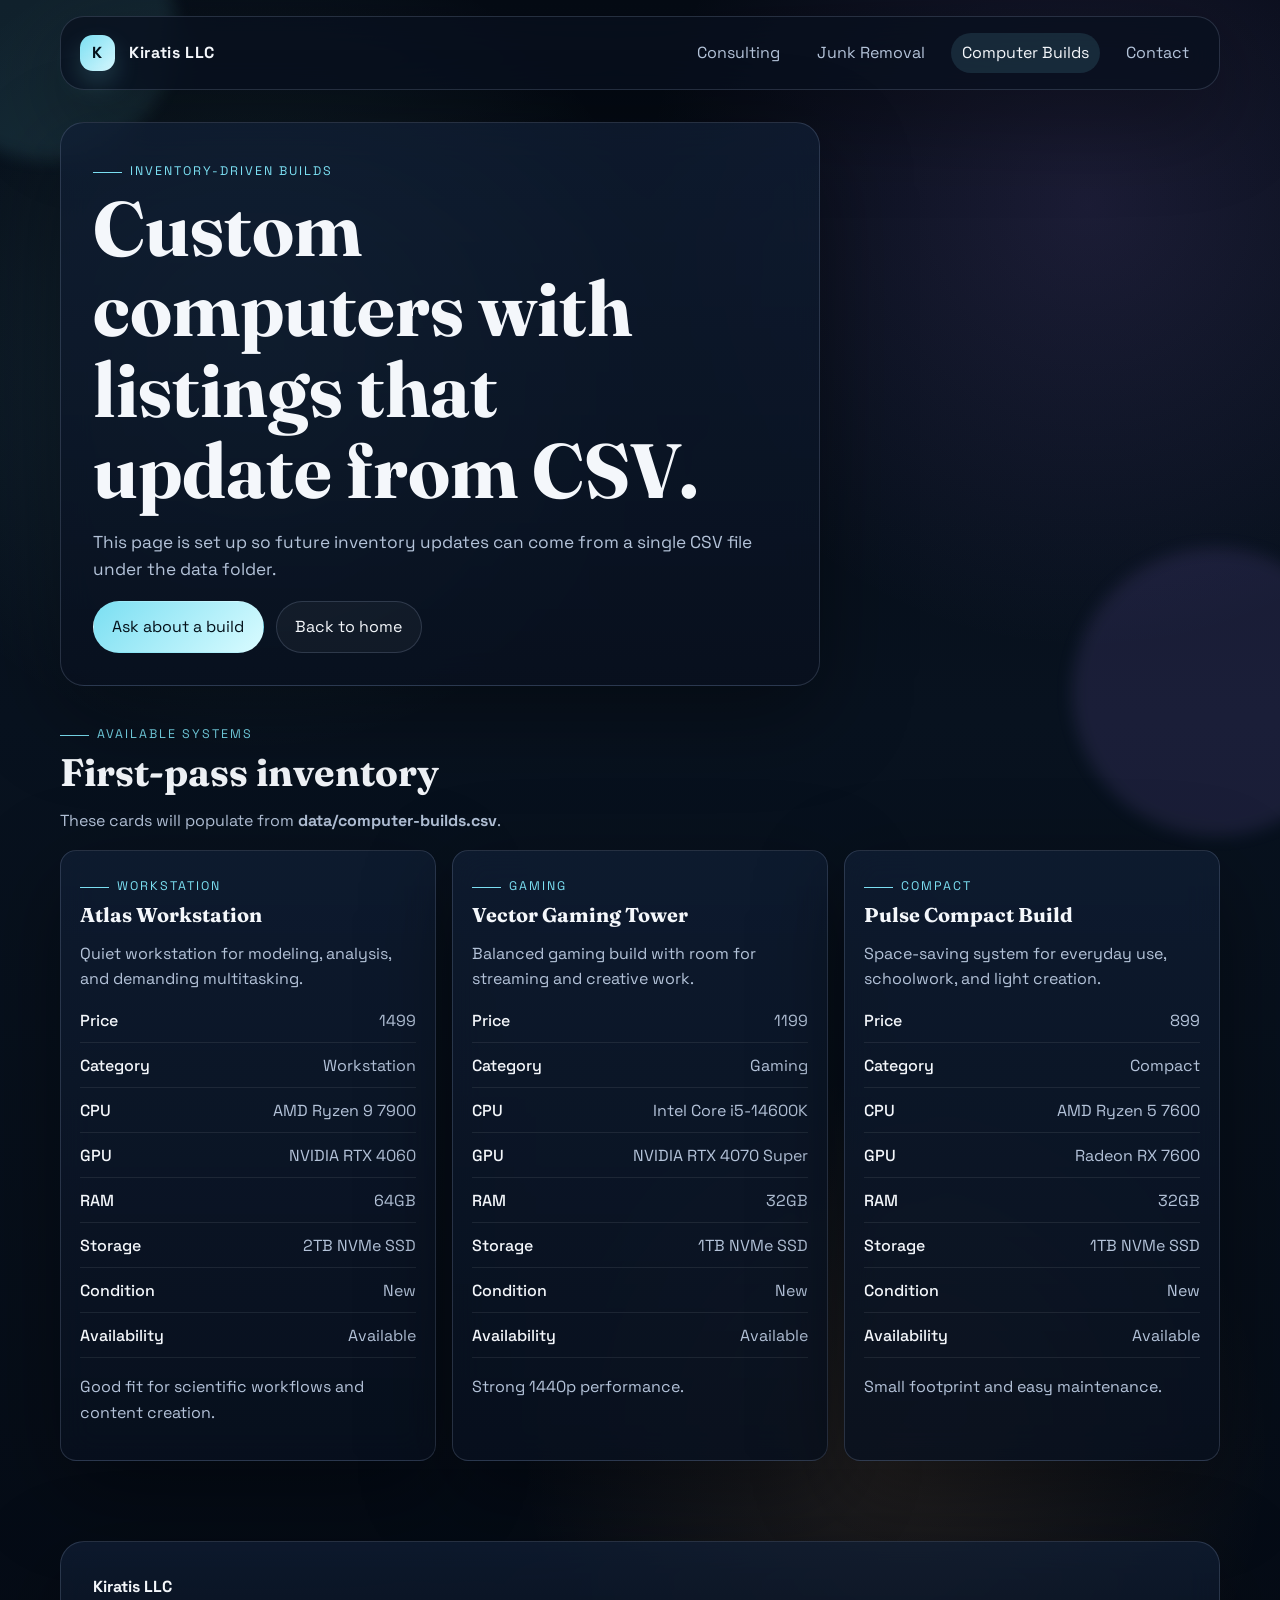
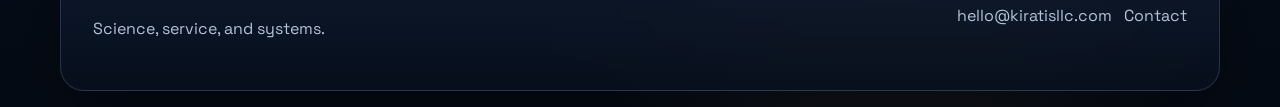
==== computer-builds.html @ 8391b1db "Add first-pass site scaffold" ====
<!doctype html>
<html lang="en">
<head>
  <meta charset="utf-8">
  <meta name="viewport" content="width=device-width, initial-scale=1">
  <meta name="description" content="Custom computer builds with inventory updated from CSV.">
  <title>Computer Builds | Kiratis LLC</title>
  <link rel="stylesheet" href="styles.css">
  <script src="script.js" defer></script>
</head>
<body data-page="computer-builds">
  <div class="page-sheen page-sheen-one" aria-hidden="true"></div>
  <div class="page-sheen page-sheen-two" aria-hidden="true"></div>

  <header class="site-header">
    <a class="brand" href="index.html">
      <span class="brand-mark">K</span>
      <span data-site-brand>Kiratis LLC</span>
    </a>
    <nav class="site-nav" aria-label="Primary">
      <a href="consulting.html">Consulting</a>
      <a href="junk-removal.html">Junk Removal</a>
      <a href="computer-builds.html" aria-current="page">Computer Builds</a>
      <a href="contact.html">Contact</a>
    </nav>
  </header>

  <main>
    <section class="hero page-hero">
      <span class="eyebrow">Inventory-driven builds</span>
      <h1>Custom computers with listings that update from CSV.</h1>
      <p class="lede">This page is set up so future inventory updates can come from a single CSV file under the data folder.</p>
      <div class="button-row">
        <a class="button button-primary" href="contact.html">Ask about a build</a>
        <a class="button button-secondary" href="index.html">Back to home</a>
      </div>
    </section>

    <section class="section">
      <div class="section-heading">
        <span class="eyebrow">Available systems</span>
        <h2>First-pass inventory</h2>
        <p>These cards will populate from <strong>data/computer-builds.csv</strong>.</p>
      </div>
      <div class="build-grid" data-builds>
        <article class="build-card glass-card">
          <h3>Loading builds...</h3>
          <p>The inventory will render once the CSV is available.</p>
        </article>
      </div>
    </section>
  </main>

  <footer class="site-footer glass-card">
    <div>
      <strong data-site-brand>Kiratis LLC</strong>
      <p data-site-tagline>Science, service, and systems.</p>
    </div>
    <div class="footer-links">
      <a href="mailto:hello@kiratisllc.com" data-contact-email>Email</a>
      <a href="contact.html">Contact</a>
    </div>
  </footer>
</body>
</html>
---- styles.css ----
@import url('https://fonts.googleapis.com/css2?family=Fraunces:opsz,wght@9..144,500;9..144,600;9..144,700&family=Space+Grotesk:wght@400;500;700&display=swap');

:root {
  color-scheme: dark;
  --bg: #07111f;
  --bg-alt: #0e1a2f;
  --panel: rgba(10, 20, 35, 0.72);
  --panel-strong: rgba(12, 25, 43, 0.9);
  --text: #f4f7fb;
  --muted: #b4c3d9;
  --line: rgba(196, 215, 255, 0.16);
  --accent: #7bdff2;
  --accent-2: #9f7aea;
  --accent-3: #f7b267;
  --shadow: 0 28px 90px rgba(0, 0, 0, 0.38);
  --radius: 24px;
  --radius-sm: 16px;
  --max: 1160px;
}

* {
  box-sizing: border-box;
}

html {
  scroll-behavior: smooth;
}

body {
  margin: 0;
  min-height: 100vh;
  background:
    radial-gradient(circle at 20% 20%, rgba(123, 223, 242, 0.14), transparent 24%),
    radial-gradient(circle at 85% 12%, rgba(159, 122, 234, 0.14), transparent 24%),
    radial-gradient(circle at 70% 85%, rgba(247, 178, 103, 0.12), transparent 22%),
    linear-gradient(180deg, #050b15 0%, #08121f 42%, #050b15 100%);
  color: var(--text);
  font-family: 'Space Grotesk', sans-serif;
  line-height: 1.6;
  overflow-x: hidden;
}

body::before,
body::after,
.page-sheen {
  content: "";
  position: fixed;
  inset: auto;
  border-radius: 999px;
  filter: blur(8px);
  pointer-events: none;
  z-index: 0;
}

.page-sheen-one {
  top: -6rem;
  left: -5rem;
  width: 16rem;
  height: 16rem;
  background: rgba(123, 223, 242, 0.11);
}

.page-sheen-two {
  right: -5rem;
  bottom: 4rem;
  width: 18rem;
  height: 18rem;
  background: rgba(159, 122, 234, 0.12);
}

a {
  color: inherit;
  text-decoration: none;
}

img {
  max-width: 100%;
  display: block;
}

main,
header,
footer {
  position: relative;
  z-index: 1;
}

main {
  width: min(var(--max), calc(100% - 2rem));
  margin: 0 auto;
  padding: 2rem 0 4rem;
}

.site-header,
.site-footer {
  width: min(var(--max), calc(100% - 2rem));
  margin: 1rem auto 0;
}

.site-header {
  display: flex;
  align-items: center;
  justify-content: space-between;
  gap: 1rem;
  padding: 1rem 1.2rem;
  border: 1px solid var(--line);
  border-radius: var(--radius);
  background: rgba(8, 16, 30, 0.78);
  backdrop-filter: blur(18px);
  box-shadow: var(--shadow);
}

.brand {
  display: inline-flex;
  align-items: center;
  gap: 0.85rem;
  font-weight: 700;
  letter-spacing: 0.04em;
}

.brand-mark {
  width: 2.2rem;
  height: 2.2rem;
  display: grid;
  place-items: center;
  border-radius: 0.8rem;
  color: #04111b;
  background: linear-gradient(135deg, var(--accent), #d7f8ff);
  box-shadow: 0 12px 26px rgba(123, 223, 242, 0.2);
}

.site-nav {
  display: flex;
  flex-wrap: wrap;
  gap: 0.5rem 0.9rem;
  color: var(--muted);
}

.site-nav a {
  padding: 0.45rem 0.7rem;
  border-radius: 999px;
  transition: background 0.2s ease, color 0.2s ease;
}

.site-nav a:hover,
.site-nav a[aria-current="page"] {
  color: var(--text);
  background: rgba(123, 223, 242, 0.12);
}

.hero {
  padding: 3rem 0 1rem;
}

.hero-split {
  display: grid;
  grid-template-columns: 1.2fr 0.9fr;
  gap: 1.2rem;
  align-items: stretch;
}

.hero-copy,
.page-hero,
.content-block,
.hero-panel,
.service-card,
.detail-card,
.stat-card,
.build-card,
.site-footer {
  border: 1px solid var(--line);
}

.hero-copy,
.page-hero,
.content-block,
.hero-panel,
.service-card,
.detail-card,
.stat-card,
.build-card,
.site-footer,
.glass-card {
  background: linear-gradient(180deg, rgba(16, 30, 52, 0.75), rgba(8, 16, 30, 0.85));
  backdrop-filter: blur(16px);
  box-shadow: var(--shadow);
}

.hero-copy,
.page-hero,
.content-block,
.hero-panel,
.site-footer {
  border-radius: var(--radius);
  padding: clamp(1.25rem, 2.5vw, 2rem);
}

.page-hero {
  max-width: 760px;
}

.hero h1,
.page-hero h1,
.section-heading h2,
.content-block h2,
.detail-card h3,
.service-card h3,
.build-card h3,
.hero-panel h2 {
  font-family: 'Fraunces', serif;
  line-height: 1.05;
  margin: 0.4rem 0 0.75rem;
}

h1 {
  font-size: clamp(2.8rem, 6vw, 5.2rem);
  max-width: 12ch;
}

h2 {
  font-size: clamp(1.8rem, 3vw, 2.6rem);
}

h3 {
  font-size: 1.25rem;
}

.lede {
  font-size: 1.08rem;
  color: var(--muted);
  max-width: 62ch;
}

.eyebrow {
  display: inline-flex;
  align-items: center;
  gap: 0.5rem;
  text-transform: uppercase;
  letter-spacing: 0.16em;
  font-size: 0.78rem;
  color: var(--accent);
}

.eyebrow::before {
  content: "";
  width: 1.8rem;
  height: 1px;
  background: currentColor;
}

.button-row,
.inline-links,
.tag-row,
.footer-links {
  display: flex;
  flex-wrap: wrap;
  gap: 0.75rem;
}

.button {
  display: inline-flex;
  align-items: center;
  justify-content: center;
  gap: 0.45rem;
  min-height: 2.9rem;
  padding: 0.75rem 1.15rem;
  border-radius: 999px;
  border: 1px solid var(--line);
  transition: transform 0.2s ease, border-color 0.2s ease, background 0.2s ease;
}

.button:hover,
.button:focus-visible {
  transform: translateY(-1px);
}

.button-primary {
  background: linear-gradient(135deg, var(--accent), #d9fbff);
  color: #031019;
  border-color: transparent;
}

.button-secondary {
  background: rgba(255, 255, 255, 0.04);
}

.inline-links a {
  color: var(--muted);
  border-bottom: 1px solid rgba(180, 195, 217, 0.35);
}

.section {
  margin-top: 2rem;
}

.section-heading {
  max-width: 720px;
  margin-bottom: 1rem;
}

.section-heading p,
.content-block p,
.hero-panel p,
.service-card p,
.detail-card p,
.build-card p,
.site-footer p,
.stat-card span {
  color: var(--muted);
}

.service-grid,
.detail-grid,
.stats-grid,
.build-grid,
.section-two-column {
  display: grid;
  gap: 1rem;
}

.service-grid {
  grid-template-columns: repeat(3, minmax(0, 1fr));
}

.service-card,
.detail-card,
.build-card,
.stat-card {
  border-radius: var(--radius-sm);
  padding: 1.2rem;
}

.service-card {
  min-height: 220px;
  display: flex;
  flex-direction: column;
  justify-content: space-between;
}

.service-card .card-link,
.build-card .card-link {
  color: var(--accent);
}

.section-two-column {
  grid-template-columns: repeat(2, minmax(0, 1fr));
}

.clean-list,
.contact-list {
  margin: 1rem 0 0;
  padding-left: 1.1rem;
}

.clean-list li,
.contact-list li {
  margin-bottom: 0.75rem;
}

.tag {
  display: inline-flex;
  align-items: center;
  gap: 0.4rem;
  padding: 0.45rem 0.8rem;
  border-radius: 999px;
  background: rgba(255, 255, 255, 0.05);
  color: var(--text);
  border: 1px solid rgba(255, 255, 255, 0.08);
}

.hero-panel {
  display: grid;
  gap: 1rem;
}

.panel-stack {
  display: grid;
  gap: 0.85rem;
}

.panel-stack article {
  padding: 0.95rem 1rem;
  border-radius: 18px;
  background: rgba(255, 255, 255, 0.03);
  border: 1px solid rgba(255, 255, 255, 0.06);
}

.stats-grid {
  grid-template-columns: repeat(3, minmax(0, 1fr));
}

.stat-card {
  display: grid;
  gap: 0.35rem;
  align-content: start;
  min-height: 150px;
}

.stat-card strong {
  font-size: 2rem;
  color: var(--accent);
}

.build-grid {
  grid-template-columns: repeat(3, minmax(0, 1fr));
}

.build-meta,
.build-specs {
  display: grid;
  gap: 0.6rem;
  margin-top: 1rem;
}

.spec-line {
  display: flex;
  justify-content: space-between;
  gap: 1rem;
  padding-bottom: 0.55rem;
  border-bottom: 1px solid rgba(255, 255, 255, 0.08);
  color: var(--muted);
}

.spec-line strong {
  color: var(--text);
  font-weight: 500;
}

.site-footer {
  display: flex;
  align-items: center;
  justify-content: space-between;
  gap: 1rem;
  margin-bottom: 1rem;
}

.footer-links a {
  color: var(--muted);
}

.footer-links a:hover {
  color: var(--text);
}

@media (max-width: 920px) {
  .hero-split,
  .section-two-column,
  .service-grid,
  .stats-grid,
  .build-grid {
    grid-template-columns: 1fr;
  }

  .site-header,
  .site-footer {
    flex-direction: column;
    align-items: flex-start;
  }

  h1 {
    max-width: 14ch;
  }
}

@media (max-width: 640px) {
  main,
  .site-header,
  .site-footer {
    width: min(calc(100% - 1rem), var(--max));
  }

  .site-header {
    padding: 0.9rem;
  }

  .hero,
  .page-hero {
    padding-top: 2rem;
  }

  h1 {
    font-size: clamp(2.2rem, 12vw, 3.4rem);
  }
}
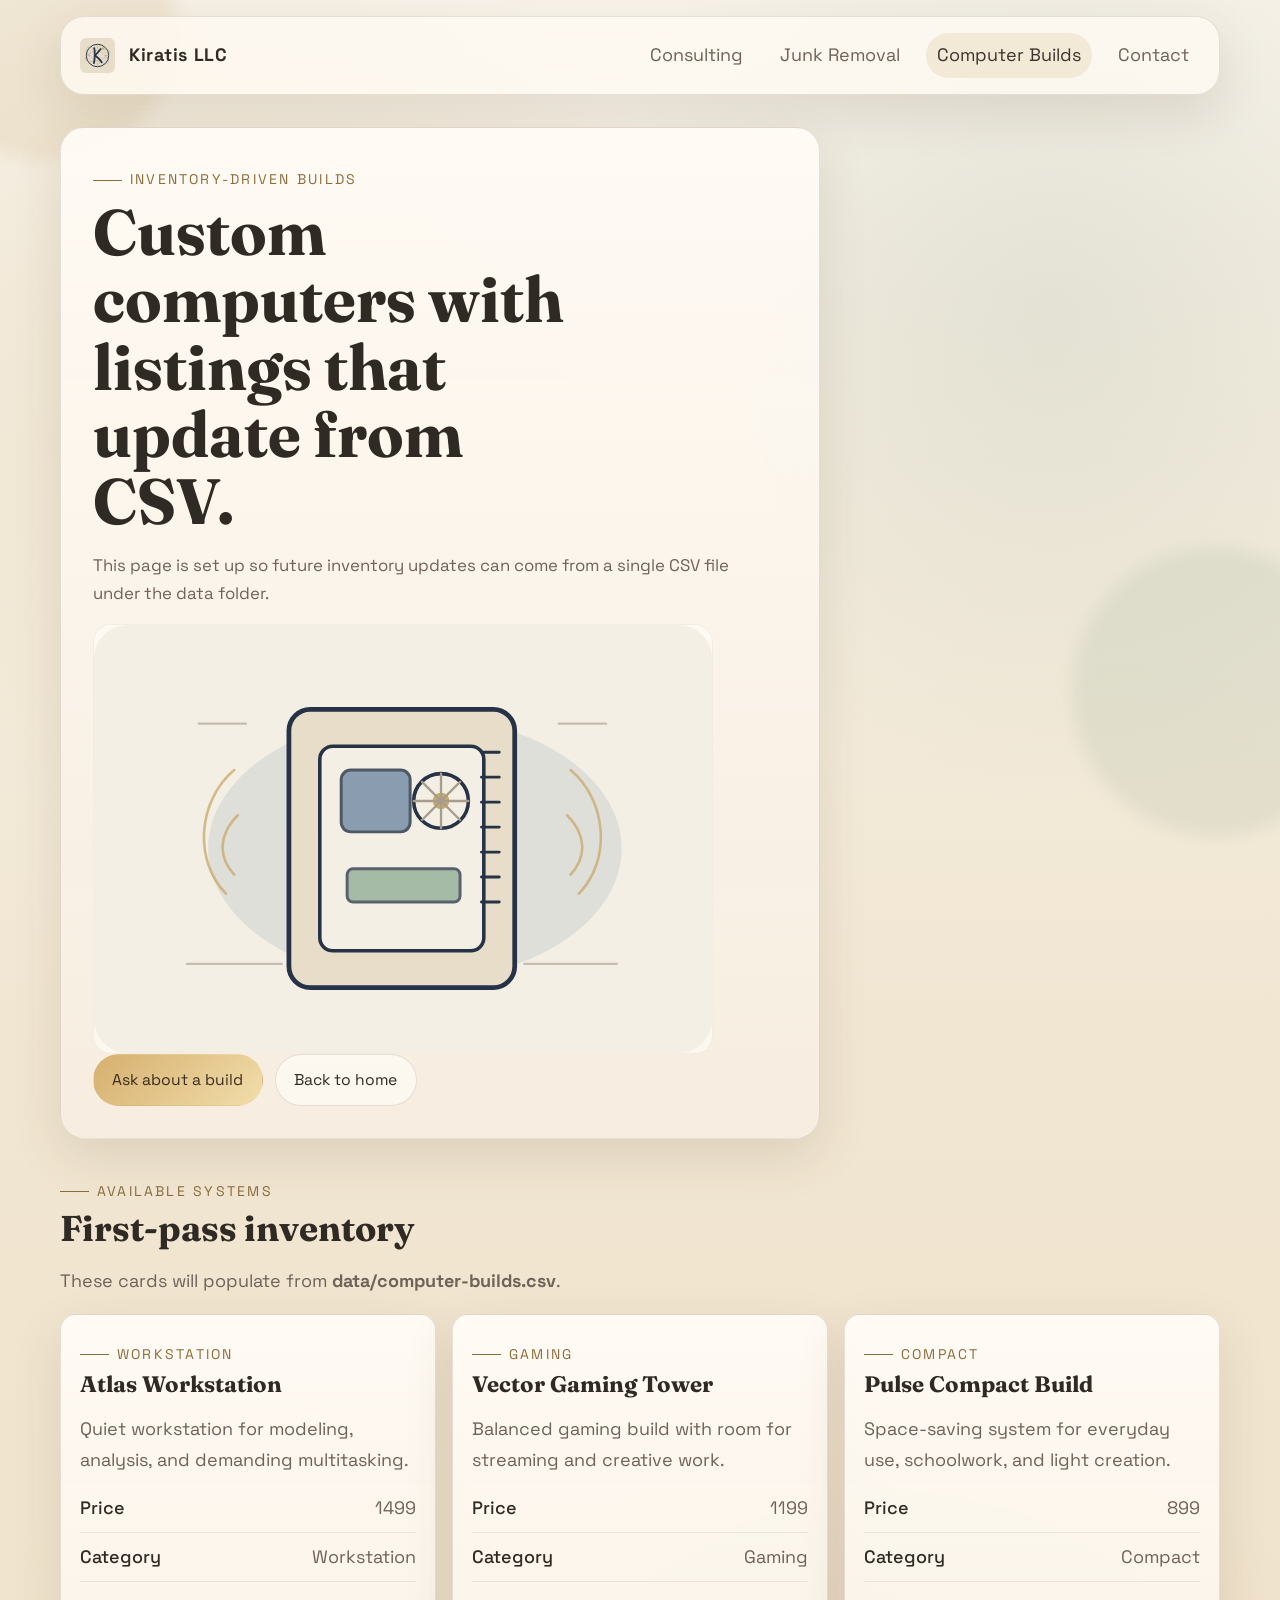
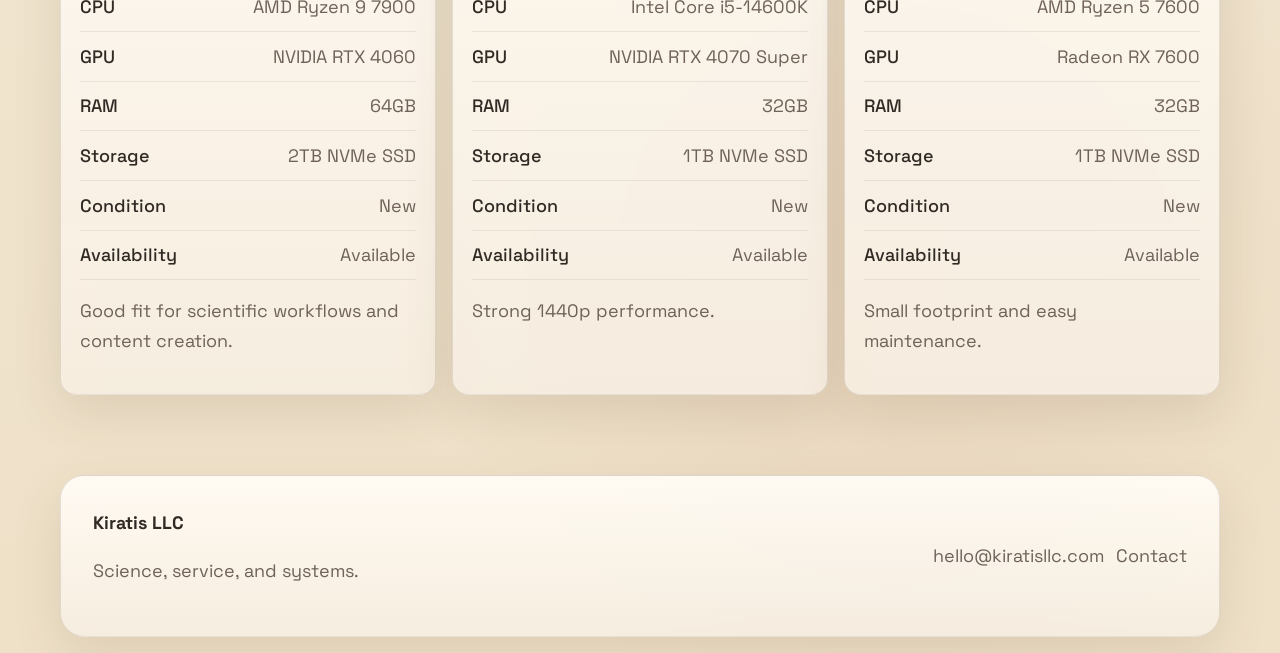
==== commit 36d85a90: "Refine warm visual system" ====
--- a/computer-builds.html
+++ b/computer-builds.html
@@ -14,7 +14,7 @@
 
   <header class="site-header">
     <a class="brand" href="index.html">
-      <span class="brand-mark">K</span>
+      <img src="assets/logos/logo-mark.svg" alt="Kiratis LLC mark">
       <span data-site-brand>Kiratis LLC</span>
     </a>
     <nav class="site-nav" aria-label="Primary">
@@ -30,6 +30,7 @@
       <span class="eyebrow">Inventory-driven builds</span>
       <h1>Custom computers with listings that update from CSV.</h1>
       <p class="lede">This page is set up so future inventory updates can come from a single CSV file under the data folder.</p>
+      <img class="hero-inline-art" src="assets/illustrations/sections/section-computer-builds.svg" alt="Computer builds section illustration">
       <div class="button-row">
         <a class="button button-primary" href="contact.html">Ask about a build</a>
         <a class="button button-secondary" href="index.html">Back to home</a>
--- a/styles.css
+++ b/styles.css
@@ -1,18 +1,18 @@
 @import url('https://fonts.googleapis.com/css2?family=Fraunces:opsz,wght@9..144,500;9..144,600;9..144,700&family=Space+Grotesk:wght@400;500;700&display=swap');
 
 :root {
-  color-scheme: dark;
-  --bg: #07111f;
-  --bg-alt: #0e1a2f;
-  --panel: rgba(10, 20, 35, 0.72);
-  --panel-strong: rgba(12, 25, 43, 0.9);
-  --text: #f4f7fb;
-  --muted: #b4c3d9;
-  --line: rgba(196, 215, 255, 0.16);
-  --accent: #7bdff2;
-  --accent-2: #9f7aea;
-  --accent-3: #f7b267;
-  --shadow: 0 28px 90px rgba(0, 0, 0, 0.38);
+  color-scheme: light;
+  --bg: #f3ecdf;
+  --bg-alt: #ebe0cb;
+  --panel: rgba(255, 250, 243, 0.9);
+  --panel-strong: rgba(250, 241, 227, 0.98);
+  --text: #2f2a24;
+  --muted: #6f6258;
+  --line: rgba(87, 68, 52, 0.14);
+  --accent: #8da58e;
+  --accent-2: #c58c6d;
+  --accent-3: #c9a86a;
+  --shadow: 0 18px 50px rgba(84, 58, 32, 0.12);
   --radius: 24px;
   --radius-sm: 16px;
   --max: 1160px;
@@ -29,14 +29,15 @@
 body {
   margin: 0;
   min-height: 100vh;
+  font-size: clamp(16px, 0.8vw + 12px, 18px);
+  line-height: 1.68;
   background:
-    radial-gradient(circle at 20% 20%, rgba(123, 223, 242, 0.14), transparent 24%),
-    radial-gradient(circle at 85% 12%, rgba(159, 122, 234, 0.14), transparent 24%),
-    radial-gradient(circle at 70% 85%, rgba(247, 178, 103, 0.12), transparent 22%),
-    linear-gradient(180deg, #050b15 0%, #08121f 42%, #050b15 100%);
+    radial-gradient(circle at 18% 16%, rgba(200, 168, 106, 0.16), transparent 22%),
+    radial-gradient(circle at 82% 14%, rgba(141, 165, 142, 0.18), transparent 22%),
+    radial-gradient(circle at 70% 82%, rgba(196, 140, 109, 0.14), transparent 24%),
+    linear-gradient(180deg, #f8f3ea 0%, #f1e6d2 46%, #efe1c8 100%);
   color: var(--text);
   font-family: 'Space Grotesk', sans-serif;
-  line-height: 1.6;
   overflow-x: hidden;
 }
 
@@ -57,7 +58,7 @@
   left: -5rem;
   width: 16rem;
   height: 16rem;
-  background: rgba(123, 223, 242, 0.11);
+  background: rgba(201, 168, 106, 0.16);
 }
 
 .page-sheen-two {
@@ -65,7 +66,7 @@
   bottom: 4rem;
   width: 18rem;
   height: 18rem;
-  background: rgba(159, 122, 234, 0.12);
+  background: rgba(141, 165, 142, 0.16);
 }
 
 a {
@@ -105,7 +106,7 @@
   padding: 1rem 1.2rem;
   border: 1px solid var(--line);
   border-radius: var(--radius);
-  background: rgba(8, 16, 30, 0.78);
+  background: rgba(255, 250, 243, 0.78);
   backdrop-filter: blur(18px);
   box-shadow: var(--shadow);
 }
@@ -124,9 +125,9 @@
   display: grid;
   place-items: center;
   border-radius: 0.8rem;
-  color: #04111b;
-  background: linear-gradient(135deg, var(--accent), #d7f8ff);
-  box-shadow: 0 12px 26px rgba(123, 223, 242, 0.2);
+  color: #46392b;
+  background: linear-gradient(135deg, #ead8b5, #f8f1e2);
+  box-shadow: 0 10px 22px rgba(124, 92, 51, 0.14);
 }
 
 .site-nav {
@@ -144,8 +145,8 @@
 
 .site-nav a:hover,
 .site-nav a[aria-current="page"] {
-  color: var(--text);
-  background: rgba(123, 223, 242, 0.12);
+  color: #3b332d;
+  background: rgba(201, 168, 106, 0.18);
 }
 
 .hero {
@@ -181,7 +182,7 @@
 .build-card,
 .site-footer,
 .glass-card {
-  background: linear-gradient(180deg, rgba(16, 30, 52, 0.75), rgba(8, 16, 30, 0.85));
+  background: linear-gradient(180deg, rgba(255, 251, 245, 0.95), rgba(246, 237, 224, 0.94));
   backdrop-filter: blur(16px);
   box-shadow: var(--shadow);
 }
@@ -213,20 +214,20 @@
 }
 
 h1 {
-  font-size: clamp(2.8rem, 6vw, 5.2rem);
+  font-size: clamp(2.25rem, 5vw, 4rem);
   max-width: 12ch;
 }
 
 h2 {
-  font-size: clamp(1.8rem, 3vw, 2.6rem);
+  font-size: clamp(2.05rem, 2.8vw, 2.5rem);
 }
 
 h3 {
-  font-size: 1.25rem;
+  font-size: 1.4rem;
 }
 
 .lede {
-  font-size: 1.08rem;
+  font-size: 1.05rem;
   color: var(--muted);
   max-width: 62ch;
 }
@@ -237,8 +238,8 @@
   gap: 0.5rem;
   text-transform: uppercase;
   letter-spacing: 0.16em;
-  font-size: 0.78rem;
-  color: var(--accent);
+  font-size: 0.875rem;
+  color: #8a6d3b;
 }
 
 .eyebrow::before {
@@ -264,6 +265,7 @@
   gap: 0.45rem;
   min-height: 2.9rem;
   padding: 0.75rem 1.15rem;
+  font-size: 0.98rem;
   border-radius: 999px;
   border: 1px solid var(--line);
   transition: transform 0.2s ease, border-color 0.2s ease, background 0.2s ease;
@@ -275,18 +277,18 @@
 }
 
 .button-primary {
-  background: linear-gradient(135deg, var(--accent), #d9fbff);
-  color: #031019;
+  background: linear-gradient(135deg, #d6b06f, #f1ddaa);
+  color: #3a2d1d;
   border-color: transparent;
 }
 
 .button-secondary {
-  background: rgba(255, 255, 255, 0.04);
+  background: rgba(255, 250, 243, 0.82);
 }
 
 .inline-links a {
   color: var(--muted);
-  border-bottom: 1px solid rgba(180, 195, 217, 0.35);
+  border-bottom: 1px solid rgba(111, 98, 88, 0.35);
 }
 
 .section {
@@ -339,7 +341,7 @@
 
 .service-card .card-link,
 .build-card .card-link {
-  color: var(--accent);
+  color: #7a5c36;
 }
 
 .section-two-column {
@@ -363,14 +365,42 @@
   gap: 0.4rem;
   padding: 0.45rem 0.8rem;
   border-radius: 999px;
-  background: rgba(255, 255, 255, 0.05);
+  background: rgba(255, 248, 236, 0.9);
   color: var(--text);
-  border: 1px solid rgba(255, 255, 255, 0.08);
+  border: 1px solid rgba(111, 98, 88, 0.12);
 }
 
 .hero-panel {
   display: grid;
   gap: 1rem;
+}
+
+.hero-art,
+.hero-inline-art,
+.service-card-art {
+  width: 100%;
+  height: auto;
+  display: block;
+}
+
+.hero-art {
+  border-radius: 20px;
+  border: 1px solid rgba(111, 98, 88, 0.08);
+  background: rgba(255, 251, 244, 0.72);
+}
+
+.hero-inline-art {
+  max-width: 620px;
+  margin: 1rem 0 0;
+  border-radius: 18px;
+  border: 1px solid rgba(111, 98, 88, 0.08);
+  background: rgba(255, 251, 244, 0.72);
+}
+
+.service-card-art {
+  max-height: 170px;
+  object-fit: contain;
+  margin: 0.75rem 0 1rem;
 }
 
 .panel-stack {
@@ -381,8 +411,8 @@
 .panel-stack article {
   padding: 0.95rem 1rem;
   border-radius: 18px;
-  background: rgba(255, 255, 255, 0.03);
-  border: 1px solid rgba(255, 255, 255, 0.06);
+  background: rgba(255, 252, 247, 0.82);
+  border: 1px solid rgba(111, 98, 88, 0.08);
 }
 
 .stats-grid {
@@ -398,7 +428,7 @@
 
 .stat-card strong {
   font-size: 2rem;
-  color: var(--accent);
+  color: #8a6d3b;
 }
 
 .build-grid {
@@ -417,7 +447,7 @@
   justify-content: space-between;
   gap: 1rem;
   padding-bottom: 0.55rem;
-  border-bottom: 1px solid rgba(255, 255, 255, 0.08);
+  border-bottom: 1px solid rgba(111, 98, 88, 0.12);
   color: var(--muted);
 }
 
@@ -434,12 +464,18 @@
   margin-bottom: 1rem;
 }
 
+.brand img {
+  width: 2.2rem;
+  height: 2.2rem;
+  display: block;
+}
+
 .footer-links a {
   color: var(--muted);
 }
 
 .footer-links a:hover {
-  color: var(--text);
+  color: #3b332d;
 }
 
 @media (max-width: 920px) {
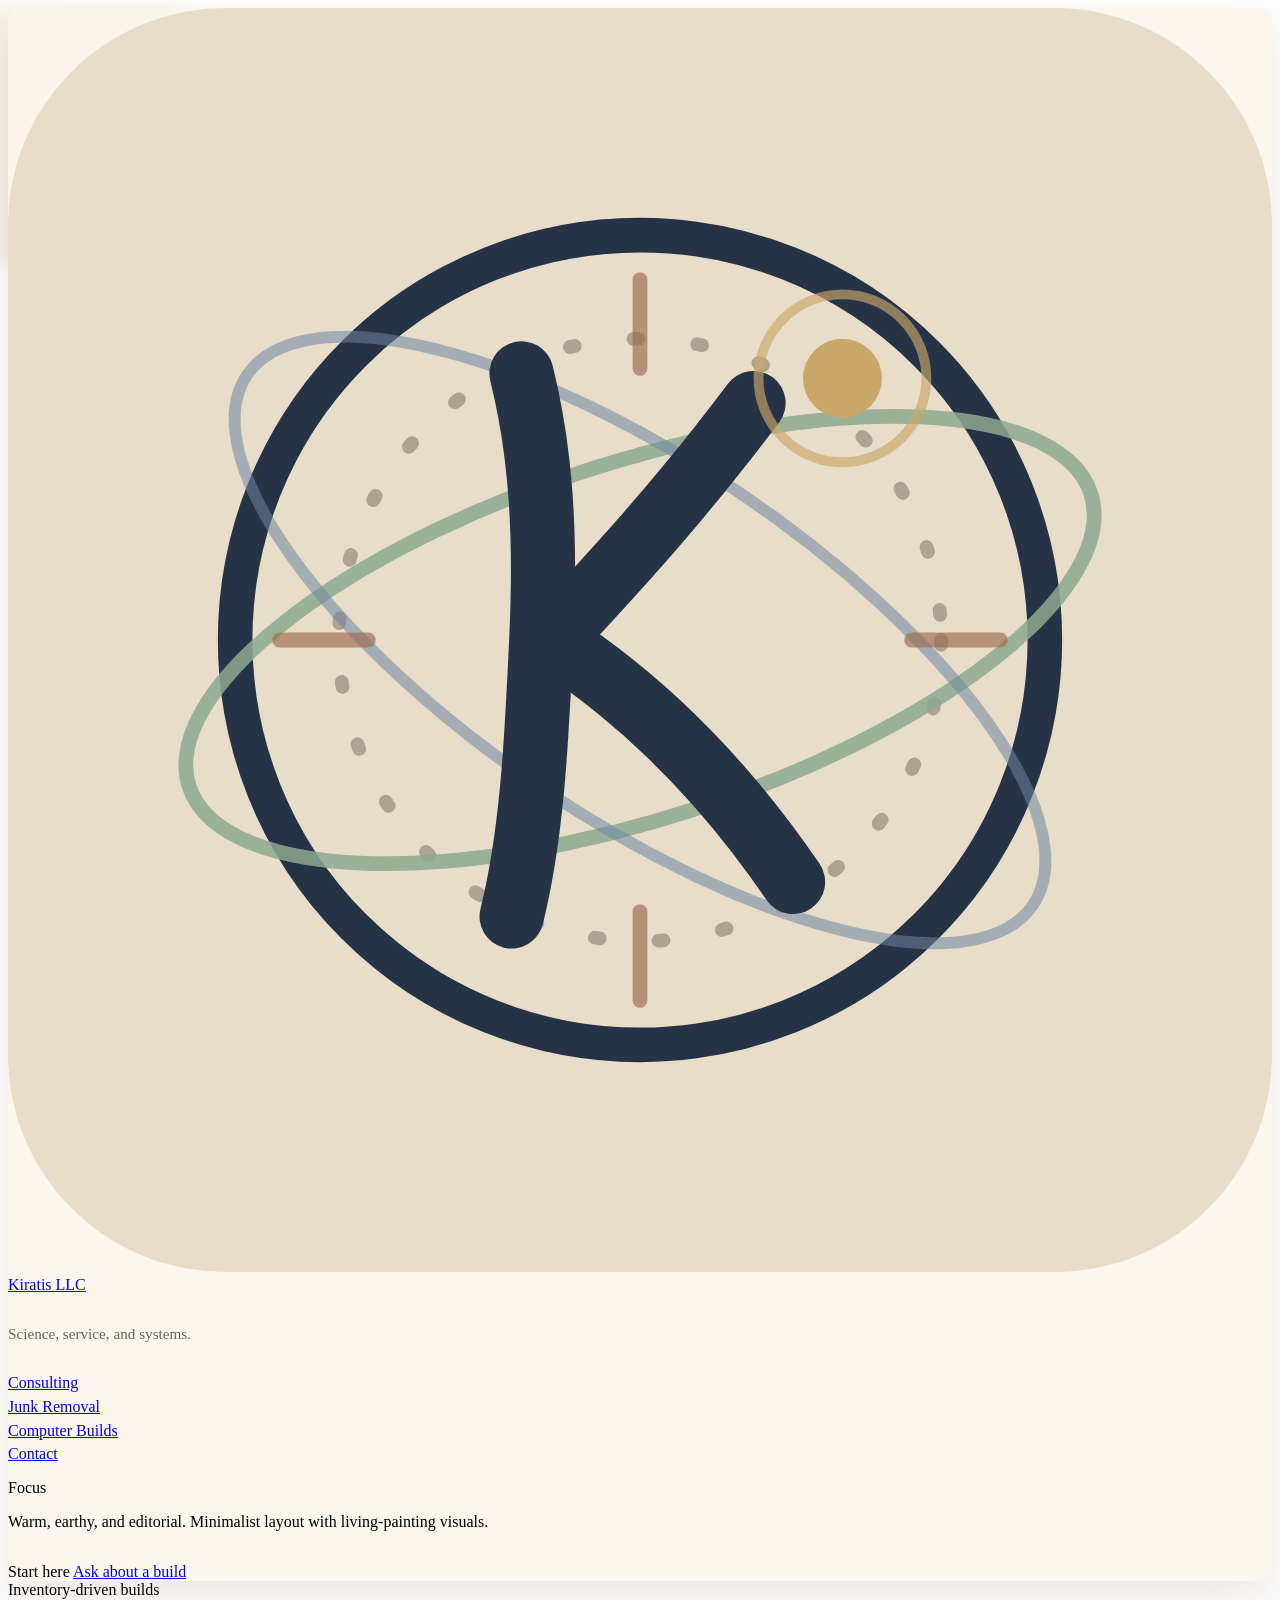
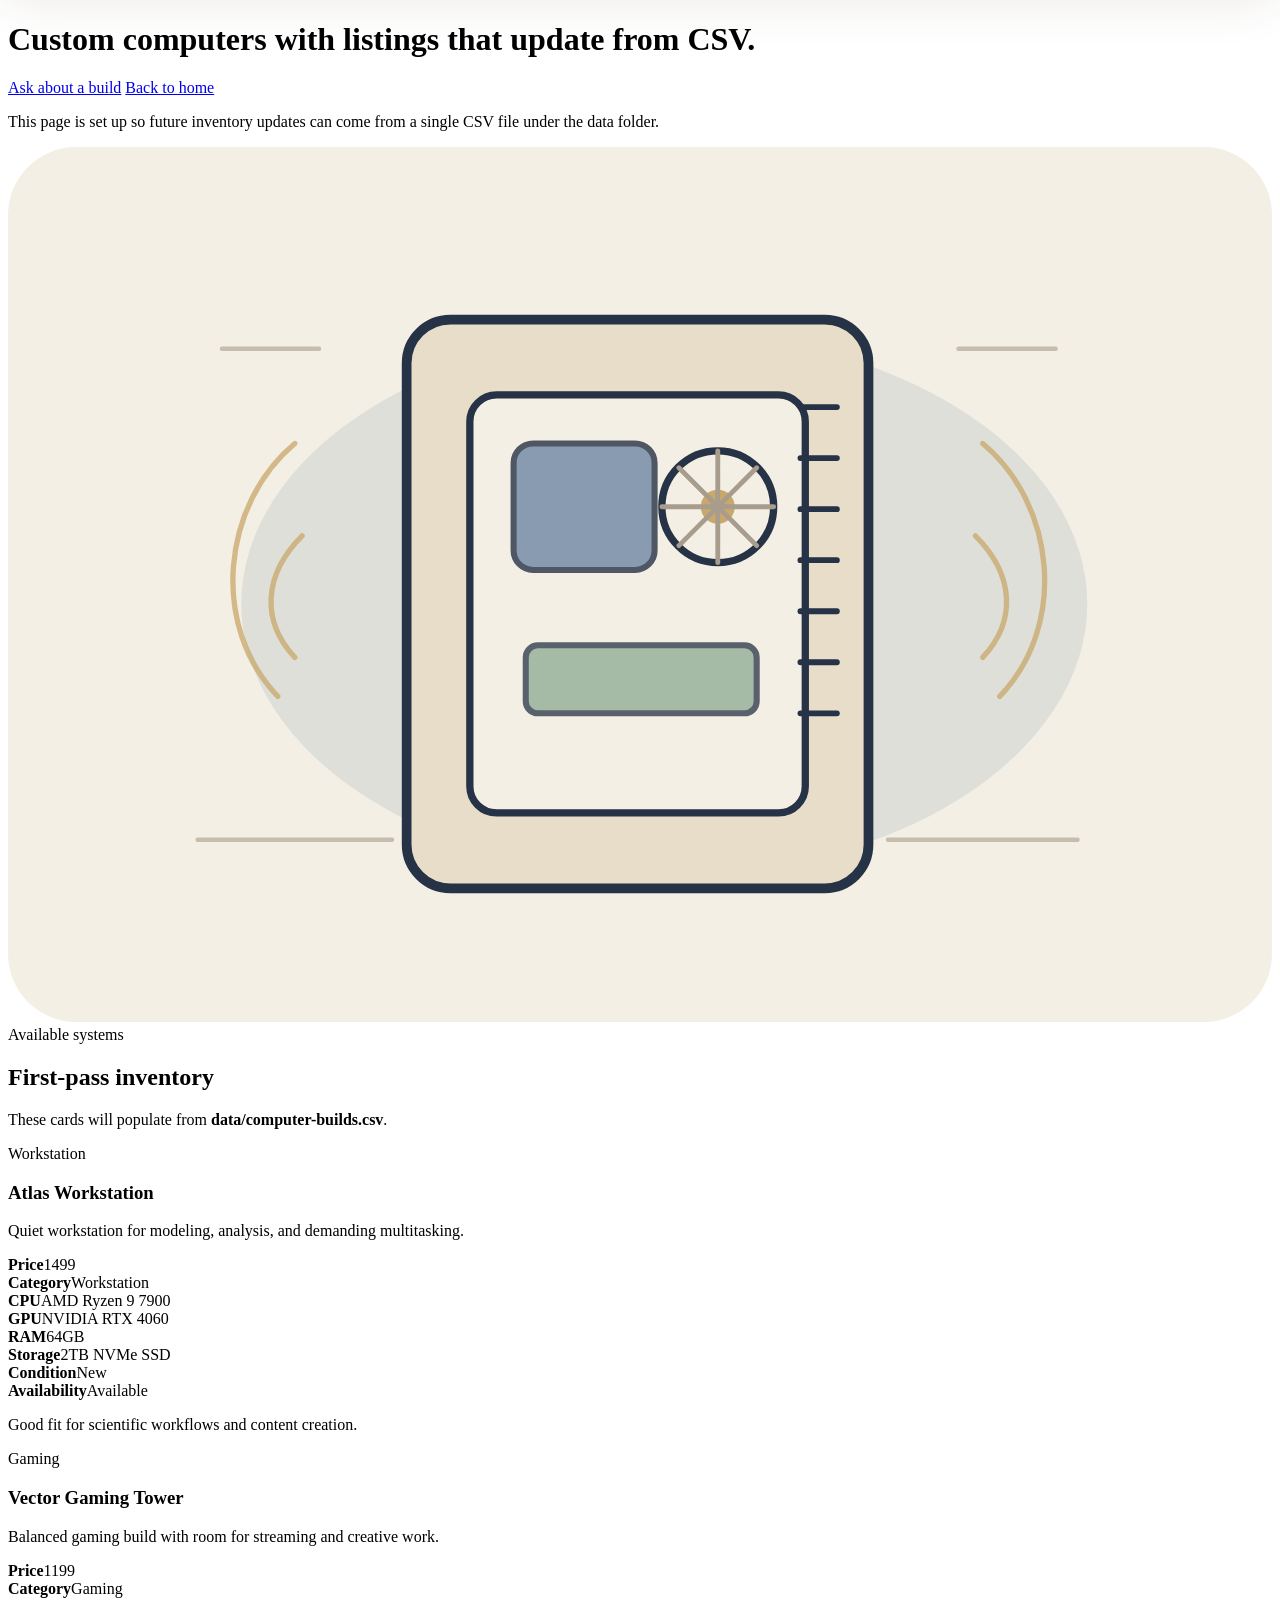
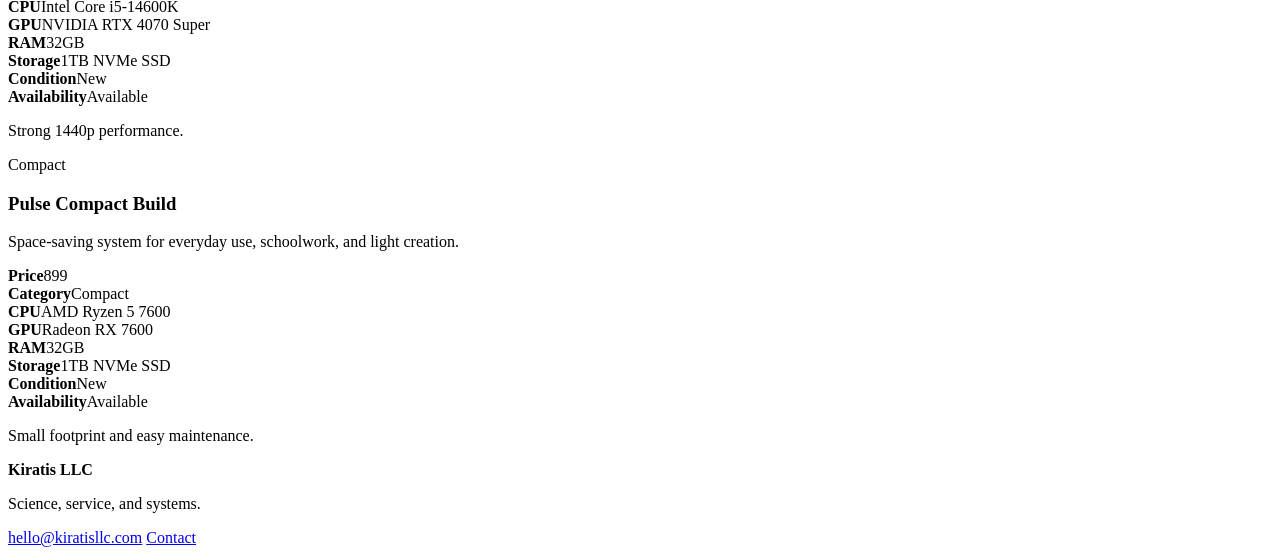
==== commit 202ddacb: "Shift to chat-style layout" ====
--- a/computer-builds.html
+++ b/computer-builds.html
@@ -12,29 +12,45 @@
   <div class="page-sheen page-sheen-one" aria-hidden="true"></div>
   <div class="page-sheen page-sheen-two" aria-hidden="true"></div>
 
-  <header class="site-header">
-    <a class="brand" href="index.html">
-      <img src="assets/logos/logo-mark.svg" alt="Kiratis LLC mark">
-      <span data-site-brand>Kiratis LLC</span>
-    </a>
-    <nav class="site-nav" aria-label="Primary">
-      <a href="consulting.html">Consulting</a>
-      <a href="junk-removal.html">Junk Removal</a>
-      <a href="computer-builds.html" aria-current="page">Computer Builds</a>
-      <a href="contact.html">Contact</a>
-    </nav>
-  </header>
+  <div class="app-shell">
+    <aside class="sidebar">
+      <a class="brand sidebar-brand" href="index.html">
+        <img src="assets/logos/logo-mark.svg?v=2" alt="Kiratis LLC mark">
+        <span data-site-brand>Kiratis LLC</span>
+      </a>
+      <p class="sidebar-kicker">Science, service, and systems.</p>
+      <nav class="sidebar-nav" aria-label="Primary">
+        <a href="consulting.html">Consulting</a>
+        <a href="junk-removal.html">Junk Removal</a>
+        <a href="computer-builds.html" aria-current="page">Computer Builds</a>
+        <a href="contact.html">Contact</a>
+      </nav>
+      <div class="sidebar-block">
+        <span class="sidebar-label">Focus</span>
+        <p>Warm, earthy, and editorial. Minimalist layout with living-painting visuals.</p>
+      </div>
+      <div class="sidebar-block sidebar-note">
+        <span class="sidebar-label">Start here</span>
+        <a href="contact.html">Ask about a build</a>
+      </div>
+    </aside>
 
-  <main>
+    <div class="app-content">
+      <header class="site-header">
+        <div class="header-copy">
+          <span class="eyebrow">Inventory-driven builds</span>
+          <h1>Custom computers with listings that update from CSV.</h1>
+        </div>
+        <div class="header-actions">
+          <a class="button button-primary" href="contact.html">Ask about a build</a>
+          <a class="button button-secondary" href="index.html">Back to home</a>
+        </div>
+      </header>
+
+      <main>
     <section class="hero page-hero">
-      <span class="eyebrow">Inventory-driven builds</span>
-      <h1>Custom computers with listings that update from CSV.</h1>
       <p class="lede">This page is set up so future inventory updates can come from a single CSV file under the data folder.</p>
-      <img class="hero-inline-art" src="assets/illustrations/sections/section-computer-builds.svg" alt="Computer builds section illustration">
-      <div class="button-row">
-        <a class="button button-primary" href="contact.html">Ask about a build</a>
-        <a class="button button-secondary" href="index.html">Back to home</a>
-      </div>
+      <img class="hero-inline-art" src="assets/illustrations/sections/section-computer-builds.svg?v=2" alt="Computer builds section illustration">
     </section>
 
     <section class="section">
@@ -52,15 +68,17 @@
     </section>
   </main>
 
-  <footer class="site-footer glass-card">
-    <div>
-      <strong data-site-brand>Kiratis LLC</strong>
-      <p data-site-tagline>Science, service, and systems.</p>
+      <footer class="site-footer glass-card">
+        <div>
+          <strong data-site-brand>Kiratis LLC</strong>
+          <p data-site-tagline>Science, service, and systems.</p>
+        </div>
+        <div class="footer-links">
+          <a href="mailto:hello@kiratisllc.com" data-contact-email>Email</a>
+          <a href="contact.html">Contact</a>
+        </div>
+      </footer>
     </div>
-    <div class="footer-links">
-      <a href="mailto:hello@kiratisllc.com" data-contact-email>Email</a>
-      <a href="contact.html">Contact</a>
-    </div>
-  </footer>
+  </div>
 </body>
 </html>
--- a/styles.css
+++ b/styles.css
@@ -8,21 +8,21 @@
   --panel-strong: rgba(250, 241, 227, 0.98);
   --text: #2f2a24;
   --muted: #6f6258;
-  --line: rgba(87, 68, 52, 0.14);
+  border: 0;
   --accent: #8da58e;
   --accent-2: #c58c6d;
   --accent-3: #c9a86a;
   --shadow: 0 18px 50px rgba(84, 58, 32, 0.12);
-  --radius: 24px;
-  --radius-sm: 16px;
+  --radius: 12px;
+  --radius-sm: 8px;
   --max: 1160px;
 }
 
 * {
   box-sizing: border-box;
 }
-
-html {
+  background: transparent;
+  backdrop-filter: none;
   scroll-behavior: smooth;
 }
 
@@ -31,8 +31,8 @@
   min-height: 100vh;
   font-size: clamp(16px, 0.8vw + 12px, 18px);
   line-height: 1.68;
-  background:
-    radial-gradient(circle at 18% 16%, rgba(200, 168, 106, 0.16), transparent 22%),
+  border-radius: 0;
+  padding: clamp(1rem, 2.2vw, 1.6rem) 0;
     radial-gradient(circle at 82% 14%, rgba(141, 165, 142, 0.18), transparent 22%),
     radial-gradient(circle at 70% 82%, rgba(196, 140, 109, 0.14), transparent 24%),
     linear-gradient(180deg, #f8f3ea 0%, #f1e6d2 46%, #efe1c8 100%);
@@ -44,7 +44,7 @@
 body::before,
 body::after,
 .page-sheen {
-  content: "";
+  border-radius: 6px;
   position: fixed;
   inset: auto;
   border-radius: 999px;
@@ -54,14 +54,14 @@
 }
 
 .page-sheen-one {
-  top: -6rem;
+  border-radius: 6px;
   left: -5rem;
   width: 16rem;
   height: 16rem;
   background: rgba(201, 168, 106, 0.16);
 }
 
-.page-sheen-two {
+  border-radius: 6px;
   right: -5rem;
   bottom: 4rem;
   width: 18rem;
@@ -69,6 +69,88 @@
   background: rgba(141, 165, 142, 0.16);
 }
 
+.app-shell {
+  display: grid;
+  grid-template-columns: minmax(250px, 300px) minmax(0, 1fr);
+  gap: 1rem;
+  border-radius: 6px;
+  margin: 0 auto;
+  padding: 0.5rem;
+}
+
+.sidebar {
+  position: sticky;
+  top: 0.5rem;
+  align-self: start;
+  display: grid;
+  gap: 1rem;
+  border-radius: 6px;
+  min-height: calc(100vh - 1rem);
+  border: 1px solid var(--line);
+  border-radius: var(--radius);
+  background: rgba(251, 245, 235, 0.82);
+  backdrop-filter: blur(18px);
+  box-shadow: var(--shadow);
+}
+
+.sidebar-brand {
+  align-items: center;
+}
+
+.sidebar-kicker {
+  border-radius: 6px;
+  color: var(--muted);
+  font-size: 0.95rem;
+}
+
+.sidebar-nav {
+  display: grid;
+  gap: 0.35rem;
+}
+
+  border-radius: 6px;
+  display: block;
+  padding: 0.8rem 0.9rem;
+  border: 1px solid transparent;
+  border-radius: 10px;
+  border-radius: 6px;
+  background: rgba(255, 251, 245, 0.55);
+}
+
+.sidebar-nav a:hover,
+.sidebar-nav a[aria-current="page"] {
+  background: rgba(201, 168, 106, 0.16);
+  border-color: rgba(201, 168, 106, 0.22);
+  border-radius: 6px;
+
+.sidebar-block {
+  padding: 0.9rem 1rem;
+  border-radius: 10px;
+  background: rgba(255, 251, 245, 0.7);
+  border: 1px solid rgba(111, 98, 88, 0.08);
+  border-radius: 6px;
+
+.sidebar-label {
+  display: block;
+  margin-bottom: 0.35rem;
+  text-transform: uppercase;
+  letter-spacing: 0.14em;
+  font-size: 0.72rem;
+  color: #8a6d3b;
+}
+
+.sidebar-note a {
+  color: #7a5c36;
+  text-decoration: underline;
+  text-decoration-thickness: 1px;
+  text-underline-offset: 0.18em;
+}
+
+.app-content {
+  display: grid;
+  gap: 1rem;
+}
+
 a {
   color: inherit;
   text-decoration: none;
@@ -87,28 +169,45 @@
 }
 
 main {
-  width: min(var(--max), calc(100% - 2rem));
+  width: 100%;
   margin: 0 auto;
-  padding: 2rem 0 4rem;
+  padding: 0 0 2rem;
 }
 
 .site-header,
 .site-footer {
-  width: min(var(--max), calc(100% - 2rem));
-  margin: 1rem auto 0;
+  width: 100%;
+  margin: 0;
 }
 
 .site-header {
   display: flex;
-  align-items: center;
+  align-items: flex-end;
   justify-content: space-between;
   gap: 1rem;
-  padding: 1rem 1.2rem;
+  padding: 1rem 1.1rem;
   border: 1px solid var(--line);
   border-radius: var(--radius);
-  background: rgba(255, 250, 243, 0.78);
+  background: rgba(255, 250, 243, 0.84);
   backdrop-filter: blur(18px);
   box-shadow: var(--shadow);
+}
+
+.header-copy {
+  display: grid;
+  gap: 0.4rem;
+}
+
+.header-copy h1 {
+  margin: 0;
+  max-width: 13ch;
+}
+
+.header-actions {
+  display: flex;
+  flex-wrap: wrap;
+  justify-content: flex-end;
+  gap: 0.6rem;
 }
 
 .brand {
@@ -124,7 +223,7 @@
   height: 2.2rem;
   display: grid;
   place-items: center;
-  border-radius: 0.8rem;
+  border-radius: 10px;
   color: #46392b;
   background: linear-gradient(135deg, #ead8b5, #f8f1e2);
   box-shadow: 0 10px 22px rgba(124, 92, 51, 0.14);
@@ -184,7 +283,7 @@
 .glass-card {
   background: linear-gradient(180deg, rgba(255, 251, 245, 0.95), rgba(246, 237, 224, 0.94));
   backdrop-filter: blur(16px);
-  box-shadow: var(--shadow);
+  box-shadow: none;
 }
 
 .hero-copy,
@@ -214,12 +313,12 @@
 }
 
 h1 {
-  font-size: clamp(2.25rem, 5vw, 4rem);
+  font-size: clamp(2.25rem, 4.8vw, 4rem);
   max-width: 12ch;
 }
 
 h2 {
-  font-size: clamp(2.05rem, 2.8vw, 2.5rem);
+  font-size: clamp(2rem, 2.6vw, 2.45rem);
 }
 
 h3 {
@@ -266,7 +365,7 @@
   min-height: 2.9rem;
   padding: 0.75rem 1.15rem;
   font-size: 0.98rem;
-  border-radius: 999px;
+  border-radius: 10px;
   border: 1px solid var(--line);
   transition: transform 0.2s ease, border-color 0.2s ease, background 0.2s ease;
 }
@@ -328,8 +427,9 @@
 .detail-card,
 .build-card,
 .stat-card {
-  border-radius: var(--radius-sm);
-  padding: 1.2rem;
+  border-radius: 0;
+  padding: 0 0 1rem;
+  border-bottom: 1px solid var(--line);
 }
 
 .service-card {
@@ -371,20 +471,20 @@
 }
 
 .hero-panel {
-  display: grid;
-  gap: 1rem;
-}
+  border-radius: 0;
+  border: 0;
+  background: transparent;
 
 .hero-art,
 .hero-inline-art,
 .service-card-art {
   width: 100%;
-  height: auto;
-  display: block;
-}
+  border-radius: 0;
+  border: 0;
+  background: transparent;
 
 .hero-art {
-  border-radius: 20px;
+  border-radius: 10px;
   border: 1px solid rgba(111, 98, 88, 0.08);
   background: rgba(255, 251, 244, 0.72);
 }
@@ -392,7 +492,7 @@
 .hero-inline-art {
   max-width: 620px;
   margin: 1rem 0 0;
-  border-radius: 18px;
+  border-radius: 10px;
   border: 1px solid rgba(111, 98, 88, 0.08);
   background: rgba(255, 251, 244, 0.72);
 }
@@ -410,8 +510,8 @@
 
 .panel-stack article {
   padding: 0.95rem 1rem;
-  border-radius: 18px;
-  background: rgba(255, 252, 247, 0.82);
+  border-radius: 0;
+  background: rgba(255, 252, 247, 0.45);
   border: 1px solid rgba(111, 98, 88, 0.08);
 }
 
@@ -461,7 +561,8 @@
   align-items: center;
   justify-content: space-between;
   gap: 1rem;
-  margin-bottom: 1rem;
+  margin-bottom: 0;
+  border-top: 1px solid var(--line);
 }
 
 .brand img {
@@ -479,6 +580,15 @@
 }
 
 @media (max-width: 920px) {
+  .app-shell {
+    grid-template-columns: 1fr;
+  }
+
+  .sidebar {
+    position: static;
+    min-height: 0;
+  }
+
   .hero-split,
   .section-two-column,
   .service-grid,
@@ -499,10 +609,9 @@
 }
 
 @media (max-width: 640px) {
-  main,
-  .site-header,
-  .site-footer {
-    width: min(calc(100% - 1rem), var(--max));
+  .app-shell {
+    width: min(calc(100% - 0.75rem), 1460px);
+    padding: 0.35rem;
   }
 
   .site-header {
